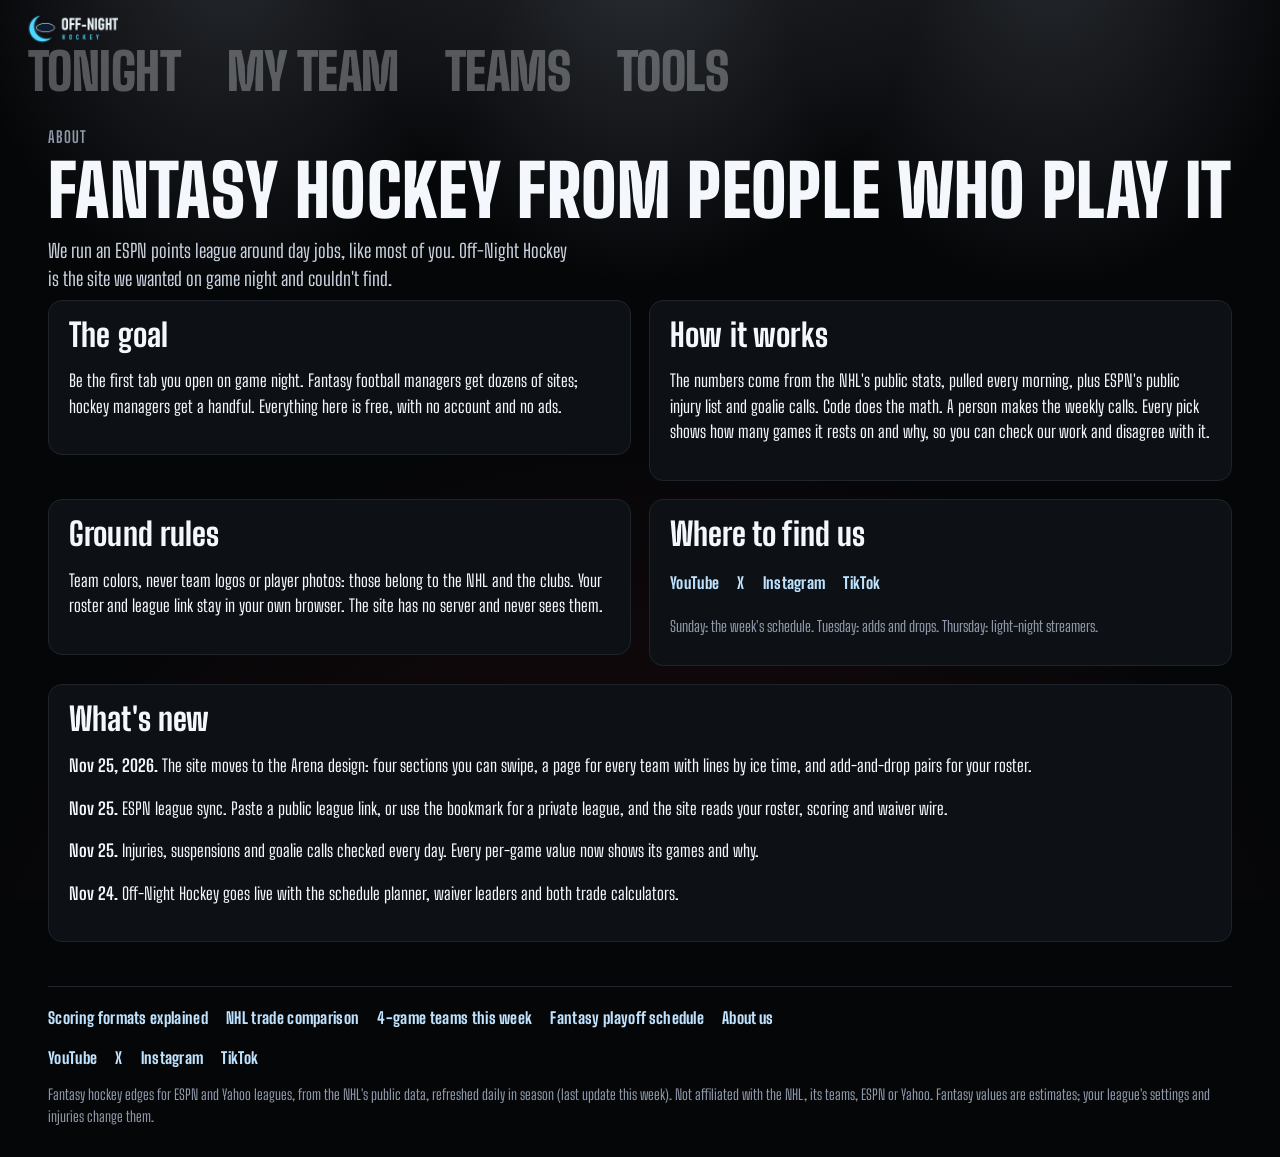
==== about.html @ 243dd8e6 "About page, trade table fixes, puck and hash fixes" ====
<!doctype html>
<html lang="en"><head><meta charset="utf-8"><meta name="viewport" content="width=device-width, initial-scale=1">
<title>About Off-Night Hockey: who we are and how the site works</title><meta name="description" content="Off-Night Hockey is free fantasy hockey help from people who play it: where the numbers come from, how picks are made, and what&#x27;s new.">
<meta property="og:title" content="About Off-Night Hockey: who we are and how the site works"><meta property="og:description" content="Off-Night Hockey is free fantasy hockey help from people who play it: where the numbers come from, how picks are made, and what&#x27;s new.">
<meta property="og:url" content="https://offnighthockey.github.io/about.html"><meta property="og:image" content="https://offnighthockey.github.io/og.jpg"><meta property="og:type" content="website">
<meta name="twitter:card" content="summary_large_image"><meta name="twitter:site" content="@OffNightHKY"><link rel="canonical" href="https://offnighthockey.github.io/about.html">
<script type="application/ld+json">{"@context": "https://schema.org", "@type": "Organization", "name": "Off-Night Hockey", "url": "https://offnighthockey.github.io/", "logo": "https://offnighthockey.github.io/logo.png", "sameAs": ["https://www.youtube.com/@OffNightHockey", "https://x.com/OffNightHKY", "https://www.instagram.com/offnighthky/", "https://www.tiktok.com/@offnighthockey00"]}</script>
<meta name="google-site-verification" content="2fv9aJlHGEzhI1LBypkRz-0BJGY0QKjJws0ZWl0tpJ4">
<link rel="icon" href="icon.png"><link rel="manifest" href="manifest.webmanifest"><meta name="theme-color" content="#0b1a2e">
<script>addEventListener('pagereveal',function(e){try{if(!e.viewTransition)return;var o=['index.html','team.html','schedule.html','waiver-wire.html','trade.html'],m={'nhl-trade.html':'trade.html','fantasy.html':'waiver-wire.html','nhl-4-game-teams-this-week.html':'schedule.html'},s=function(p){var f=p.split('/').pop()||'index.html';return o.indexOf(m[f]||f)},f=+sessionStorage.getItem('onh.from'),t=s(location.pathname);if(f>=0&&t>=0&&t<f)e.viewTransition.types.add('left')}catch(x){}})</script><script type="speculationrules">{"prerender":[{"source":"document","where":{"selector_matches":"nav a"},"eagerness":"moderate"}]}</script>
<link rel="apple-touch-icon" href="app-192.png"><meta name="apple-mobile-web-app-capable" content="yes"><link rel="preconnect" href="https://fonts.googleapis.com"><link rel="preconnect" href="https://fonts.gstatic.com" crossorigin><link rel="stylesheet" href="https://fonts.googleapis.com/css2?family=Big+Shoulders+Display:wght@700;800;900&family=Big+Shoulders+Text:wght@400;500;600;700&display=swap"><link rel="stylesheet" href="style.css?v=7ff555a2">
<script src="app.js?v=5bb6d41a" defer></script></head>
<body data-page="about" class="inner"><header class="ar-top"><a class="brand" href="index.html" aria-label="Off-Night Hockey home"><img src="logo.png" alt="Off-Night Hockey"></a></header>
<nav class="ar-words" aria-label="Sections"><a href="index.html#tonight" data-go="0">Tonight</a><a href="index.html#mine" data-go="1">My team</a><a href="index.html#teams" data-go="2">Teams</a><a href="index.html#tools" data-go="3">Tools</a><i class="ar-puck" aria-hidden="true"></i></nav>
<div class="wrap"><main>
<section class="hero"><p class="kicker">About</p><h1>Fantasy hockey from people who play it</h1>
<p class="lede">We run an ESPN points league around day jobs, like most of you. Off-Night Hockey is the site we wanted on game night and couldn't find.</p></section>
<div class="split even">
<section class="panel"><h2>The goal</h2><p>Be the first tab you open on game night. Fantasy football managers get dozens of sites; hockey managers get a handful.
Everything here is free, with no account and no ads.</p></section>
<section class="panel"><h2>How it works</h2><p>The numbers come from the NHL's public stats, pulled every morning, plus ESPN's public injury list and goalie calls.
Code does the math. A person makes the weekly calls. Every pick shows how many games it rests on and why, so you can check our work and disagree with it.</p></section>
<section class="panel"><h2>Ground rules</h2><p>Team colors, never team logos or player photos: those belong to the NHL and the clubs.
Your roster and league link stay in your own browser. The site has no server and never sees them.</p></section>
<section class="panel"><h2>Where to find us</h2><p class="social"><a href="https://www.youtube.com/@OffNightHockey" rel="me noopener" target="_blank">YouTube</a><a href="https://x.com/OffNightHKY" rel="me noopener" target="_blank">X</a><a href="https://www.instagram.com/offnighthky/" rel="me noopener" target="_blank">Instagram</a><a href="https://www.tiktok.com/@offnighthockey00" rel="me noopener" target="_blank">TikTok</a></p><p class="note">Sunday: the week's schedule. Tuesday: adds and drops. Thursday: light-night streamers.</p></section>
</div>
<section class="panel"><h2>What's new</h2>
<p><strong>Nov 25, 2026.</strong> The site moves to the Arena design: four sections you can swipe, a page for every team with lines by ice time, and add-and-drop pairs for your roster.</p>
<p><strong>Nov 25.</strong> ESPN league sync. Paste a public league link, or use the bookmark for a private league, and the site reads your roster, scoring and waiver wire.</p>
<p><strong>Nov 25.</strong> Injuries, suspensions and goalie calls checked every day. Every per-game value now shows its games and why.</p>
<p><strong>Nov 24.</strong> Off-Night Hockey goes live with the schedule planner, waiver leaders and both trade calculators.</p></section>
</main><footer class="site"><p class="foot-links"><a href="fantasy.html">Scoring formats explained</a><a href="nhl-trade.html">NHL trade comparison</a><a href="nhl-4-game-teams-this-week.html">4-game teams this week</a><a href="schedule.html">Fantasy playoff schedule</a><a href="about.html">About us</a></p><p class="social"><a href="https://www.youtube.com/@OffNightHockey" rel="me noopener" target="_blank">YouTube</a><a href="https://x.com/OffNightHKY" rel="me noopener" target="_blank">X</a><a href="https://www.instagram.com/offnighthky/" rel="me noopener" target="_blank">Instagram</a><a href="https://www.tiktok.com/@offnighthockey00" rel="me noopener" target="_blank">TikTok</a></p><p>Fantasy hockey edges for ESPN and Yahoo leagues, from the NHL's public data, refreshed daily in season (last update <span id="updated">this week</span>). Not affiliated with the NHL, its teams, ESPN or Yahoo. Fantasy values are estimates; your league's settings and injuries change them.</p></footer></div>
<div class="vt-rider" aria-hidden="true"><svg viewBox="0 0 150 110"><line x1="-70" y1="-90" x2="86" y2="90" stroke="#9fb3c6" stroke-width="8" stroke-linecap="round"/><line x1="-70" y1="-90" x2="-40" y2="-55" stroke="#1c2b3d" stroke-width="9" stroke-linecap="round"/><path d="M80 86 L116 86 Q121 86 121 81 L121 79 Q110 82 84 80 Z" fill="#eaf4fb"/><path d="M92 81 L92 86 M100 81 L100 86 M108 81 L108 86" stroke="#4fd8ff" stroke-width="2"/><ellipse cx="136" cy="86" rx="15" ry="6.5" fill="#05080d" stroke="rgba(234,244,251,.55)" stroke-width="1.2"/><ellipse cx="136" cy="83.5" rx="15" ry="5.5" fill="#121a24"/></svg></div></body></html>
---- style.css ----
/* Off-Night Hockey: the Arena (research 27). Jersey type, a spotlit black arena, giant headline tabs, cards that catch the light.
   Team colors come through as badges; amber is the scoreboard, cold blue marks light nights, red marks packed ones. */
:root {
  --ink: #f4f7fb; --dim: #8e98a8; --line: #1f242c; --edge: #2d3440; --card: #0d1015;
  --amber: #ffb400; --cold: #bfe3ff; --red: #ff3b3b; --green: #3ddc84;
  --ice: var(--ink); --ice-blue: var(--cold); --steel: var(--dim); --ice-dim: #c9d2de; --night0: #050608;
  --head: "Big Shoulders Display", "Arial Narrow", sans-serif; --body: "Big Shoulders Text", "Segoe UI", system-ui, sans-serif;
}
* { box-sizing: border-box; }
html { background: #050608; scroll-padding-top: 20px; }
body {
  margin: 0; color: var(--ink); font: 17px/1.5 var(--body); min-height: 100vh;
  background: radial-gradient(ellipse 30% 55% at 18% -6%, rgba(220,235,255,.15), transparent 70%), radial-gradient(ellipse 32% 58% at 50% -9%, rgba(220,235,255,.19), transparent 70%),
    radial-gradient(ellipse 30% 55% at 82% -6%, rgba(220,235,255,.15), transparent 70%), radial-gradient(circle at 50% 125%, rgba(255,59,59,.11), transparent 55%), #050608;
  background-attachment: fixed;
}
body::after { content: ""; position: fixed; left: 0; right: 0; bottom: 0; height: 24vh; pointer-events: none; z-index: -1; opacity: .32;
  background: radial-gradient(circle, rgba(255,255,255,.22) 1px, transparent 1.6px) 0 0 / 9px 9px; -webkit-mask: linear-gradient(transparent, #000); mask: linear-gradient(transparent, #000); }
a { color: var(--cold); }
a:focus-visible, button:focus-visible, input:focus-visible, select:focus-visible, summary:focus-visible { outline: 3px solid var(--amber); outline-offset: 3px; }
.wrap { max-width: 1240px; margin: 0 auto; padding: 0 28px; }
h1, h2, h3 { font-family: var(--head); font-weight: 800; line-height: 1.02; margin: 0 0 .4em; letter-spacing: .005em; }
h1 { font-size: clamp(38px, 5.6vw, 72px); font-weight: 900; text-transform: uppercase; }
h2 { font-size: clamp(24px, 2.6vw, 32px); }
h3 { font-size: 20px; }
.sub, .lede { color: var(--ice-dim); max-width: 66ch; margin: 0; } .lede { font-size: 19px; }
.note, .small { color: var(--dim); font-size: 15px; } .note { margin: 0 0 10px; }
.muted { color: var(--dim); }
.kicker { font: 700 16px var(--head); color: var(--dim); letter-spacing: .06em; text-transform: uppercase; margin: 0 0 8px; }

/* ---------- header and the headline words (they are the tabs on every page) ---------- */
.ar-top { display: flex; justify-content: space-between; align-items: center; gap: 16px; padding: 14px 28px 0; }
.ar-top img { height: 30px; display: block; }
.scoring { display: flex; gap: 8px; align-items: center; color: var(--dim); font-size: 14px; margin: 0; }
.scoring span { font: 700 14px var(--head); letter-spacing: .06em; text-transform: uppercase; }
.ar-words { position: relative; display: flex; gap: clamp(16px, 3.6vw, 52px); padding: 4px 28px 20px; overflow-x: auto; scrollbar-width: none; }
.ar-words::-webkit-scrollbar { display: none; }
.ar-words a { font: 900 clamp(40px, 7.4vw, 100px)/.95 var(--head); text-transform: uppercase; letter-spacing: -.01em; white-space: nowrap; color: var(--ink);
  text-decoration: none; opacity: .3; transition: opacity .2s, text-shadow .3s; }
.ar-words a:hover { opacity: .7; }
.ar-words a[aria-current] { opacity: 1; text-shadow: 0 0 44px rgba(191,227,255,.35); }
.inner .ar-words a { font-size: clamp(28px, 4vw, 52px); } .inner .ar-puck { transition: none; }
.ar-puck { position: absolute; left: 0; bottom: 6px; width: 28px; height: 12px; border-radius: 50%; background: #000; pointer-events: none;
  box-shadow: 0 0 0 2px rgba(244,247,251,.7), 0 0 24px rgba(191,227,255,.6); transition: transform .25s; }

/* ---------- home: four full-screen sections side by side ---------- */
body.home { height: 100vh; height: 100dvh; overflow: hidden; display: flex; flex-direction: column; }
.ar-track { flex: 1; min-height: 0; display: flex; overflow-x: auto; overflow-y: hidden; scroll-snap-type: x mandatory; scrollbar-width: none; overscroll-behavior-x: contain; }
.ar-track::-webkit-scrollbar { display: none; }
.ar-slide { flex: 0 0 100%; min-width: 0; scroll-snap-align: start; scroll-snap-stop: always; overflow-y: auto; overflow-x: hidden; padding: 4px 28px 60px; }
.ar-in { max-width: 1240px; }
.ar-slide .pagehead { margin-top: 0; }

/* ---------- cards that catch the light ---------- */
.spot, .panel { position: relative; background: radial-gradient(260px circle at var(--mx, -999px) var(--my, -999px), rgba(191,227,255,.12), transparent 70%), var(--card);
  border: 1px solid var(--line); border-radius: 14px; }
.spot { transition: transform .2s, border-color .2s; } .spot:hover { transform: translateY(-2px); border-color: #3a4250; }
button.spot, a.spot { font: inherit; color: inherit; text-align: left; cursor: pointer; text-decoration: none; }
.panel { padding: 18px 20px; margin: 0 0 18px; overflow: hidden; }
.panel-head { display: flex; justify-content: space-between; align-items: baseline; gap: 12px; flex-wrap: wrap; margin-bottom: 6px; } .panel-head h2 { margin: 0; }
.panel-head a { font: 700 16px var(--head); text-decoration: none; }
.panel.red { border-color: rgba(255,59,59,.5); }
.tb { display: inline-flex; align-items: center; justify-content: center; min-width: 40px; height: 26px; padding: 0 6px; border-radius: 6px; vertical-align: middle; flex: none;
  background: linear-gradient(135deg, var(--c1) 0 68%, var(--c2) 68% 100%); color: var(--fg); font: 800 14px/1 var(--head); letter-spacing: .05em; box-shadow: inset 0 0 0 1px rgba(255,255,255,.12); }
.tb.sm { min-width: 34px; height: 22px; font-size: 12px; } .tb.lg { min-width: 60px; height: 40px; font-size: 19px; border-radius: 9px; } .tb.xl { min-width: 100px; height: 68px; font-size: 32px; border-radius: 14px; }

/* ---------- Arena sections ---------- */
.ar-h { font: 900 clamp(28px, 3.6vw, 44px)/1.05 var(--head); margin: 4px 0 14px; } .ar-h em { font-style: normal; font-size: .58em; color: var(--dim); margin-left: 12px; font-weight: 700; }
.ar-h em.light { color: var(--cold); } .ar-h em.packed { color: var(--red); }
.ar-h3 { font: 800 21px var(--head); text-transform: uppercase; letter-spacing: .05em; color: var(--dim); margin: 28px 0 12px; }
.ar-h3 small { font: 500 14px var(--body); text-transform: none; letter-spacing: 0; margin-left: 8px; }
.ar-nights { display: grid; grid-template-columns: repeat(7, minmax(0, 1fr)); gap: 6px; margin-bottom: 18px; max-width: 760px; }
.ar-nights button { background: rgba(13,16,21,.7); border: 1px solid #252a33; border-radius: 10px; padding: 7px 2px; display: grid; justify-items: center; color: var(--dim); font: 600 14px var(--body); cursor: pointer; transition: border-color .15s, transform .1s; }
.ar-nights button:hover { border-color: #4a5260; } .ar-nights button:active { transform: scale(.96); }
.ar-nights b { font: 900 28px/1.05 var(--head); color: var(--ink); } .ar-nights small { font-size: 11.5px; }
.ar-nights .light b { color: var(--cold); } .ar-nights .packed b { color: var(--red); } .ar-nights .none { opacity: .45; }
.ar-nights button[aria-pressed=true] { border-color: var(--ink); background: rgba(255,255,255,.07); }
.ar-faceoffs { display: grid; grid-template-columns: repeat(auto-fill, minmax(170px, 1fr)); gap: 10px; }
.ar-fo { display: flex; align-items: center; justify-content: center; gap: 10px; padding: 14px; } .ar-fo span { color: var(--dim); font-size: 14px; }
.ar-cards { display: grid; grid-template-columns: repeat(auto-fill, minmax(280px, 1fr)); gap: 12px; }
.ar-card { display: grid; grid-template-columns: auto 1fr auto; gap: 6px 12px; align-items: center; padding: 16px 18px; }
.ar-card > b { font: 800 22px/1.05 var(--head); } .ar-card > small { grid-column: 1 / 3; color: var(--dim); font-size: 14px; }
.ar-card > strong { grid-column: 3; grid-row: 1 / 3; font: 900 32px/1 var(--head); color: var(--amber); text-align: right; }
.ar-card > strong i, .ar-swap strong i { display: block; font: 500 12px var(--body); color: var(--dim); font-style: normal; }
.ar-card > .spark { grid-column: 1 / 3; }
.ar-why { grid-column: 1 / -1; } .ar-why summary { cursor: pointer; font: 700 14px var(--head); color: var(--cold); letter-spacing: .04em; list-style: none; }
.ar-why summary::-webkit-details-marker { display: none; } .ar-why[open] summary { margin-bottom: 8px; }
.ar-best { display: grid; grid-template-columns: repeat(auto-fill, minmax(200px, 1fr)); gap: 10px; }
.ar-sched { display: grid; grid-template-columns: auto auto 1fr; align-items: center; gap: 10px; padding: 12px 14px; }
.ar-sched b { font: 900 30px/1 var(--head); color: var(--amber); } .ar-sched span { color: var(--dim); font-size: 14px; line-height: 1.25; }
.ar-sched.mine { border-color: var(--amber); }
.ar-more { display: flex; flex-wrap: wrap; gap: 18px; margin: 18px 0 0; } .ar-more a { font: 800 18px var(--head); text-decoration: none; }
.ar-quiet { color: var(--dim); }
.ar-swap { display: grid; grid-template-columns: 1fr auto 1fr; align-items: center; gap: 16px; padding: 18px 20px; margin-bottom: 12px; }
.ar-swap > div { display: grid; grid-template-columns: auto 1fr; gap: 4px 12px; align-items: center; }
.ar-swap em { grid-column: 1 / -1; font: 900 14px var(--head); letter-spacing: .1em; text-transform: uppercase; color: var(--green); font-style: normal; } .ar-swap em.red { color: var(--red); }
.ar-swap b { font: 800 24px var(--head); } .ar-swap .spark, .ar-swap .pill { grid-column: 2; justify-self: start; }
.ar-swap strong { font: 900 56px/1 var(--head); color: var(--green); text-align: center; } .ar-swap p { grid-column: 1 / -1; margin: 0; color: var(--dim); font-size: 15px; }
.ar-rack { display: flex; gap: 6px; overflow-x: auto; padding: 4px 2px 14px; scrollbar-width: thin; }
.ar-rack button { background: none; border: 0; padding: 3px; border-radius: 9px; opacity: .5; cursor: pointer; transition: opacity .15s, transform .15s; }
.ar-rack button:hover { opacity: 1; transform: translateY(-2px); } .ar-rack button[aria-pressed=true] { opacity: 1; box-shadow: 0 0 0 2px var(--ink); }
.ar-teamhead { display: flex; align-items: center; gap: 18px; margin: 6px 0 4px; }
.ar-teamhead h2 { font: 900 clamp(36px, 5vw, 64px)/1 var(--head); margin: 0; text-transform: uppercase; } .ar-teamhead p { margin: 4px 0 0; color: var(--dim); }
.ar-note { color: var(--dim); font-size: 14.5px; margin: 6px 0 14px; max-width: 80ch; }
.ar-line { display: grid; grid-template-columns: 74px repeat(3, minmax(0, 1fr)); gap: 10px; margin-bottom: 10px; }
.ar-line.d { grid-template-columns: 74px repeat(2, minmax(0, 1fr)); max-width: 860px; }
.ar-line > span { align-self: center; font: 800 16px var(--head); color: var(--dim); text-transform: uppercase; letter-spacing: .04em; }
.ar-jersey { display: grid; grid-template-columns: auto 1fr; grid-template-rows: auto auto; column-gap: 12px; padding: 12px 14px; }
.ar-jersey > b { grid-row: 1 / 3; font: 900 44px/1 var(--head); color: transparent; -webkit-text-stroke: 1.5px var(--ink); min-width: 54px; }
.ar-jersey > span { font: 800 20px/1.1 var(--head); align-self: end; } .ar-jersey > small { color: var(--dim); font-size: 13.5px; }
.ar-cols { display: grid; grid-template-columns: 1fr 1fr; gap: 30px; } .ar-row { margin: 0 0 7px; font-size: 17px; } .ar-row small { color: var(--dim); margin-left: 8px; }
.ar-tools { display: grid; grid-template-columns: repeat(auto-fill, minmax(260px, 1fr)); gap: 12px; }
.ar-tool { display: grid; align-content: start; gap: 6px; padding: 20px; min-height: 130px; } .ar-tool b { font: 900 28px/1 var(--head); text-transform: uppercase; color: var(--ink); } .ar-tool span { color: var(--dim); }
.moves:empty { display: none; }

/* ---------- page heads, segmented switches, the night tiles ---------- */
.pagehead { display: flex; justify-content: space-between; align-items: flex-end; gap: 16px; flex-wrap: wrap; margin: 8px 0 16px; } .pagehead h1 { margin: 0 0 6px; }
.hero { padding: 10px 0 6px; } .hero h1 { margin-bottom: 10px; }
.seg { display: inline-flex; border: 1px solid var(--edge); border-radius: 999px; padding: 3px; background: rgba(13,16,21,.8); flex-wrap: wrap; }
.seg button { font: 700 16px/1 var(--head); letter-spacing: .03em; color: var(--dim); background: transparent; border: 0; border-radius: 999px; padding: 9px 16px; cursor: pointer; transition: color .15s, background .2s; }
.seg button:hover { color: var(--ink); }
.seg button[aria-pressed="true"], .seg button[aria-selected="true"] { color: #050608; background: var(--ink); }
.tabs-row { margin: 0 0 14px; }
.board { display: grid; grid-template-columns: repeat(7, minmax(0, 1fr)); gap: 8px; margin: 0 0 18px; }
.tile { font: inherit; color: var(--dim); background: rgba(13,16,21,.75); border: 1px solid #252a33; border-radius: 12px; padding: 10px 4px 9px; display: flex; flex-direction: column; align-items: center; gap: 1px; text-align: center; position: relative; }
button.tile { cursor: pointer; transition: border-color .15s, transform .1s; } button.tile:hover { border-color: #4a5260; } button.tile:active { transform: scale(.97); }
.tile .dn { font: 800 18px/1.1 var(--head); color: var(--ink); } .tile .dd, .tile .dl { font-size: 12px; }
.tile b { font: 900 34px/1.05 var(--head); color: var(--ink); margin: 3px 0 1px; }
.tile.light { border-color: rgba(191,227,255,.45); } .tile.light b, .tile.light .dl { color: var(--cold); }
.tile.packed b { color: var(--red); } .tile.none { opacity: .45; }
.tile.today .dn::after { content: ""; display: inline-block; width: 6px; height: 6px; border-radius: 50%; background: var(--amber); margin-left: 5px; vertical-align: middle; }
.tile[aria-pressed="true"] { border-color: var(--ink); background: rgba(255,255,255,.07); }

/* ---------- layout ---------- */
.split { display: grid; grid-template-columns: minmax(0, 1.65fr) minmax(280px, 1fr); gap: 18px; align-items: start; margin-bottom: 18px; }
.split.even { grid-template-columns: minmax(0, 1fr) minmax(0, 1fr); } .split.team { grid-template-columns: minmax(270px, 330px) minmax(0, 1fr); }
.split > .panel { margin: 0; } .stack { display: grid; gap: 18px; } .stack > .panel { margin: 0; }
.grid2 { display: grid; grid-template-columns: repeat(auto-fit, minmax(300px, 1fr)); gap: 18px; }
.controls { display: grid; grid-template-columns: repeat(auto-fit, minmax(190px, 1fr)); gap: 12px; margin: 0 0 14px; } .controls label { margin-top: 0; }
.sweepable.sweep::after { content: ""; position: absolute; inset: 0; pointer-events: none; background: linear-gradient(100deg, transparent 30%, rgba(220,240,255,.14) 48%, rgba(220,240,255,.04) 56%, transparent 70%); animation: sweep .5s ease-out forwards; }
@keyframes sweep { from { transform: translateX(-100%); } to { transform: translateX(100%); } }

/* ---------- numbers, pills, tables, evidence ---------- */
.led { font-family: var(--head); font-weight: 900; color: var(--amber); font-variant-numeric: tabular-nums; }
.pill { display: inline-block; font: 800 12px/1 var(--head); letter-spacing: .05em; padding: 3px 7px; border-radius: 999px; border: 1.5px solid var(--cold); color: var(--cold); vertical-align: middle; margin-left: 6px; }
.pill.two, .pill.out { border-color: var(--red); color: var(--red); } .pill.amber { border-color: var(--amber); color: var(--amber); }
.chips { display: flex; flex-wrap: wrap; gap: 6px; } .chip { font: 700 14px/1 var(--head); color: var(--ice-dim); border: 1px solid var(--edge); border-radius: 8px; padding: 5px 8px; } .chip.mine { border-color: var(--amber); color: var(--amber); }
.scroll { overflow-x: auto; }
table { border-collapse: collapse; width: 100%; font-variant-numeric: tabular-nums; }
th { font: 700 14px/1.2 var(--head); letter-spacing: .04em; text-transform: uppercase; color: var(--dim); text-align: left; padding: 8px 10px; border-bottom: 1px solid var(--edge); white-space: nowrap; }
td { padding: 9px 10px; border-bottom: 1px solid var(--line); font-size: 16px; }
td.num, th.num { text-align: right; } .num.warn { color: var(--red); }
.meta { color: var(--dim); font-size: 13.5px; margin-left: 6px; } td .meta { white-space: nowrap; }
table.ev td.num .meta { display: block; margin-left: 0; font-size: 12px; }
tr.mine td:first-child, tr.mine th { box-shadow: inset 3px 0 0 var(--amber); }
.more { font: 800 16px/1 var(--head); color: var(--cold); background: none; border: 0; padding: 12px 0 0; cursor: pointer; }
.spark { display: inline-flex; align-items: flex-end; gap: 3px; height: 26px; vertical-align: middle; }
.spark i { display: block; width: 7px; border-radius: 2px 2px 0 0; background: rgba(142,152,168,.4); } .spark i.hi { background: var(--amber); box-shadow: 0 0 6px rgba(255,180,0,.45); }
.why { font: 700 13px/1 var(--head); color: var(--cold); background: none; border: 1px solid var(--edge); border-radius: 999px; padding: 4px 9px; margin-left: 6px; cursor: pointer; vertical-align: middle; }
.why[aria-expanded="true"] { background: rgba(191,227,255,.1); }
tr.detail td { background: rgba(5,6,8,.6); border-bottom: 1px solid var(--edge); }
.whybox p { margin: 0 0 8px; font-size: 15px; line-height: 1.5; color: var(--ice-dim); max-width: 80ch; } .whybox p strong { color: var(--ink); }
.alert { border-left: 4px solid var(--amber); background: rgba(255,180,0,.08); padding: 10px 14px; border-radius: 0 10px 10px 0; margin: 0 0 12px; }
.matchup { margin: 0 0 12px; padding-bottom: 12px; border-bottom: 1px solid var(--line); }
.matchup span { display: block; font: 700 15px var(--head); color: var(--dim); letter-spacing: .04em; text-transform: uppercase; } .matchup .led { font-size: 34px; }
.big-line { font: 800 24px/1.25 var(--head); margin: 0 0 6px; } .big-line .led { font-size: 34px; }

/* ---------- forms ---------- */
label { font: 700 14px/1.2 var(--head); letter-spacing: .05em; text-transform: uppercase; color: var(--dim); display: block; margin: 14px 0 6px; }
input, select { width: 100%; font: 500 16px var(--body); color: var(--ink); background: #0a0c10; border: 1px solid var(--edge); border-radius: 10px; padding: 10px 12px; }
.scoring select { width: auto; padding: 7px 10px; }
input.games { width: 72px; padding: 6px 8px; text-align: right; }
.tabs { display: flex; flex-wrap: wrap; gap: 8px; margin: 10px 0 16px; }
.tabs button, .btn { font: 800 16px/1 var(--head); letter-spacing: .04em; text-transform: uppercase; color: var(--ink); background: transparent; border: 1.5px solid var(--edge); border-radius: 999px; padding: 10px 16px; cursor: pointer; text-decoration: none; display: inline-block; transition: border-color .15s, transform .1s; }
.tabs button:hover, .btn:hover { border-color: var(--ink); } .tabs button:active, .btn:active { transform: scale(.97); }
.tabs button[aria-pressed="true"], .btn.primary { color: #050608; background: var(--ink); border-color: var(--ink); }
.x { background: none; border: 0; color: var(--dim); font-size: 20px; line-height: 1; cursor: pointer; padding: 2px 6px; border-radius: 6px; } .x:hover { color: var(--red); background: rgba(255,59,59,.1); }
form.inline { display: flex; gap: 8px; margin: 6px 0 8px; } form.inline input { flex: 1; min-width: 0; } form.inline .btn { white-space: nowrap; }
details.private { margin-top: 10px; } details.private summary { cursor: pointer; color: var(--cold); font: 700 15px var(--head); }
details.private ol { padding-left: 18px; } .btn.bm { cursor: grab; border-color: var(--amber); color: var(--amber); padding: 6px 10px; }

/* ---------- My team ---------- */
.roster { list-style: none; margin: 10px 0 0; padding: 0; max-height: 420px; overflow-y: auto; scrollbar-width: thin; }
.roster li { display: flex; align-items: center; justify-content: space-between; gap: 8px; padding: 7px 0; border-bottom: 1px solid var(--line); } .roster li span { font-size: 16px; }
.roster .pos { color: var(--dim); font-size: 13px; margin-left: 6px; }
.slotedit { display: grid; grid-template-columns: repeat(4, 1fr); gap: 8px; margin-top: 8px; } .slotedit label { margin: 0 0 4px; } .slotedit input { padding: 6px 8px; }
.connect { margin-top: 18px; padding-top: 14px; border-top: 1px solid var(--line); } .connect h3 { color: var(--ink); }
.empty { padding: 6px 0; } .empty .btn { margin-top: 8px; }
.lineup { display: grid; grid-template-columns: repeat(auto-fit, minmax(220px, 1fr)); gap: 16px; } .lineup h3 { margin-bottom: 6px; color: var(--dim); font-size: 17px; text-transform: uppercase; letter-spacing: .04em; }
.lineup ul { list-style: none; margin: 0; padding: 0; } .lineup li { padding: 5px 0; border-bottom: 1px solid var(--line); font-size: 16px; }
.lineup li .led, .lineup li .pill { float: right; margin-left: 8px; }

/* ---------- week grids ---------- */
.wk-grid { table-layout: fixed; min-width: 820px; } .wk-grid th { text-transform: none; }
.wk-grid thead th:first-child, .wk-grid tbody th { width: 70px; } .wk-grid thead th.num { width: 74px; white-space: normal; }
.wk-grid th.day { text-align: center; vertical-align: bottom; padding: 8px 4px; } .wk-grid th.day span { display: block; }
.wk-grid .dn { font: 800 18px/1.1 var(--head); color: var(--ink); } .wk-grid .dd { font-size: 12px; color: var(--dim); } .wk-grid .dc { font-size: 12px; color: var(--ice-dim); margin-top: 3px; }
.wk-grid .dk { font: 800 11px/1.2 var(--head); letter-spacing: .04em; text-transform: uppercase; } .wk-grid th.light .dk { color: var(--cold); } .wk-grid th.packed .dk, .wk-grid th.packed .dc { color: var(--red); }
.wk-grid th.light, .wk-grid td.light { background: rgba(191,227,255,.07); }
.wk-grid tbody th { font: 800 17px/1 var(--head); color: var(--ink); text-align: left; } .wk-grid tbody th .pill { display: block; width: max-content; margin: 3px 0 0; }
.wk-grid td.g { text-align: center; white-space: nowrap; font-size: 15px; } .wk-grid td.g:empty::before { content: "\2013"; color: #2d3440; }
.wk-grid td.g.b2b::after { content: "*"; color: var(--amber); margin-left: 1px; }
.wk-grid thead th:first-child, .wk-grid tbody th { position: sticky; left: 0; z-index: 1; background: #0d1015; }
.sched td.dot { text-align: center; } .dot i { display: inline-block; width: 14px; height: 14px; border-radius: 50%; background: var(--ink); }

/* ---------- trade pages, folds, sheets, footer ---------- */
.side h3 { display: flex; justify-content: space-between; align-items: baseline; } .side .total { font-size: 38px; }
.side td, .side th { padding-left: 6px; padding-right: 6px; } .side input.games { width: 60px; padding: 6px; } .side td:first-child { min-width: 150px; }
.verdict { text-align: center; font: 900 clamp(30px, 4.4vw, 48px)/1.05 var(--head); text-transform: uppercase; margin: 8px 0; } .verdict.fair { color: var(--amber); } .verdict.win { color: var(--green); }
.weights { display: grid; grid-template-columns: repeat(auto-fit, minmax(90px, 1fr)); gap: 10px; }
details.fold > summary { font: 800 22px/1.2 var(--head); text-transform: uppercase; letter-spacing: .03em; cursor: pointer; list-style: none; display: flex; justify-content: space-between; align-items: center; }
details.fold > summary::-webkit-details-marker { display: none; } details.fold > summary::after { content: "+"; font: 700 26px/1 var(--body); color: var(--cold); }
details.fold[open] > summary::after { content: "\2212"; } details.fold[open] > summary { margin-bottom: 12px; }
.standings { display: grid; grid-template-columns: repeat(auto-fit, minmax(240px, 1fr)); gap: 18px; } .standings h3 { font-size: 18px; color: var(--dim); }
.sheets { display: grid; grid-auto-flow: column; grid-auto-columns: minmax(210px, 1fr); gap: 14px; overflow-x: auto; padding-bottom: 6px; }
.sheets img { width: 100%; height: auto; border-radius: 12px; border: 1px solid var(--line); display: block; } .sheets figure { margin: 0; } .sheets figcaption { font-size: 13px; color: var(--dim); }
footer.site { margin: 44px 0 30px; color: var(--dim); font-size: 14.5px; border-top: 1px solid var(--line); padding-top: 16px; } footer.site p { margin: 0 0 10px; }
.foot-links a, .social a { margin-right: 18px; font: 800 16px/1.9 var(--head); text-decoration: none; display: inline-block; letter-spacing: .02em; }

/* ---------- page transition: one stick-and-puck swipe between pages (view transitions) ---------- */
@view-transition { navigation: auto; }
:root { --swipe: 1000ms; --swipe-ease: cubic-bezier(.45, .05, .2, 1); }
.vt-rider { position: fixed; left: -260px; top: 0; width: 260px; height: 100vh; view-transition-name: rider; pointer-events: none; z-index: -1; }
.vt-rider::before { content: ""; position: absolute; right: 0; top: 0; bottom: 0; width: 3px; background: linear-gradient(180deg, transparent, rgba(220,240,255,.8) 25%, rgba(220,240,255,.8) 75%, transparent); box-shadow: 0 0 26px 6px rgba(191,227,255,.4); }
.vt-rider::after { content: ""; position: absolute; right: 44px; top: calc(50% + 50px); width: 340px; height: 5px; border-radius: 3px; background: linear-gradient(90deg, transparent, rgba(220,240,255,.5)); }
.vt-rider svg { position: absolute; right: 0; top: calc(50% - 92px); width: 250px; height: 184px; overflow: visible; filter: drop-shadow(0 8px 12px rgba(0,0,0,.55)); }
::view-transition-group(root), ::view-transition-old(rider) { animation: none; }
::view-transition-old(root) { animation: var(--swipe) var(--swipe-ease) both swipe-old; }
::view-transition-new(root) { animation: var(--swipe) var(--swipe-ease) both swipe-new; }
::view-transition-group(rider) { animation: var(--swipe) var(--swipe-ease) both swipe-ride; }
::view-transition-new(rider) { animation: none; }
@keyframes swipe-new { from { clip-path: inset(0 100% 0 0); } 88%, to { clip-path: inset(0 0 0 0); } }
@keyframes swipe-old { to { filter: brightness(.55); } }
@keyframes swipe-ride { from { transform: translateX(0); } 88% { transform: translateX(100vw); } to { transform: translateX(calc(100vw + 260px)); } }
html:active-view-transition-type(left)::view-transition-new(root) { animation-name: swipe-new-left; }
html:active-view-transition-type(left)::view-transition-group(rider) { animation-name: swipe-ride-left; }
@keyframes swipe-new-left { from { clip-path: inset(0 0 0 100%); } 88%, to { clip-path: inset(0 0 0 0); } }
@keyframes swipe-ride-left { from { transform: translateX(calc(100vw + 260px)) scaleX(-1); } 88% { transform: translateX(260px) scaleX(-1); } to { transform: translateX(0) scaleX(-1); } }
@media (prefers-reduced-motion: reduce) { @view-transition { navigation: none; } .sweepable.sweep::after { display: none; } .spot:hover { transform: none; } .ar-puck { transition: none; } }

/* ---------- phones ---------- */
@media (max-width: 860px) {
  .split, .split.even, .split.team { grid-template-columns: minmax(0, 1fr); } .ar-cols { grid-template-columns: 1fr; }
  .ar-line, .ar-line.d { grid-template-columns: 1fr 1fr; } .ar-line > span { grid-column: 1 / -1; }
  .ar-swap { grid-template-columns: 1fr; } .ar-swap strong { text-align: left; }
}
@media (max-width: 600px) {
  .ar-top { padding: 10px 16px 0; } .scoring span { display: none; } .scoring select { max-width: 170px; }
  .ar-words { padding: 2px 16px 14px; gap: 14px; } .ar-words a { font-size: clamp(30px, 9.6vw, 100px); } .inner .ar-words a { font-size: 26px; }
  .wrap, .ar-slide { padding-left: 16px; padding-right: 16px; }
  .ar-faceoffs { grid-template-columns: repeat(auto-fill, minmax(140px, 1fr)); gap: 8px; } .ar-fo { padding: 9px 6px; gap: 6px; } .ar-fo .tb.lg { min-width: 50px; height: 32px; font-size: 16px; } .ar-cards { grid-template-columns: 1fr; }
  .ar-line, .ar-line.d { grid-template-columns: 1fr; } .ar-jersey > b { font-size: 36px; min-width: 44px; }
  .seg { display: flex; flex-wrap: nowrap; overflow-x: auto; scrollbar-width: none; max-width: 100%; } .seg button { flex: 1 0 auto; white-space: nowrap; font-size: 15px; padding: 9px 10px; }
  .board { gap: 4px; } .tile { padding: 7px 0 6px; border-radius: 10px; } .tile .dn { font-size: 15px; } .tile .dd, .tile .dl { font-size: 10.5px; } .tile b { font-size: 24px; }
  .ar-nights { gap: 4px; } .ar-nights b { font-size: 22px; } .ar-nights small { font-size: 10px; }
  td { font-size: 15px; padding: 7px 6px; } th { padding: 6px; } td .meta { display: block; margin-left: 0; } .why { margin: 4px 0 0; }
  .vt-rider svg { width: 170px; height: 125px; top: calc(50% - 62px); } .vt-rider::after { width: 220px; right: 30px; top: calc(50% + 34px); }
}
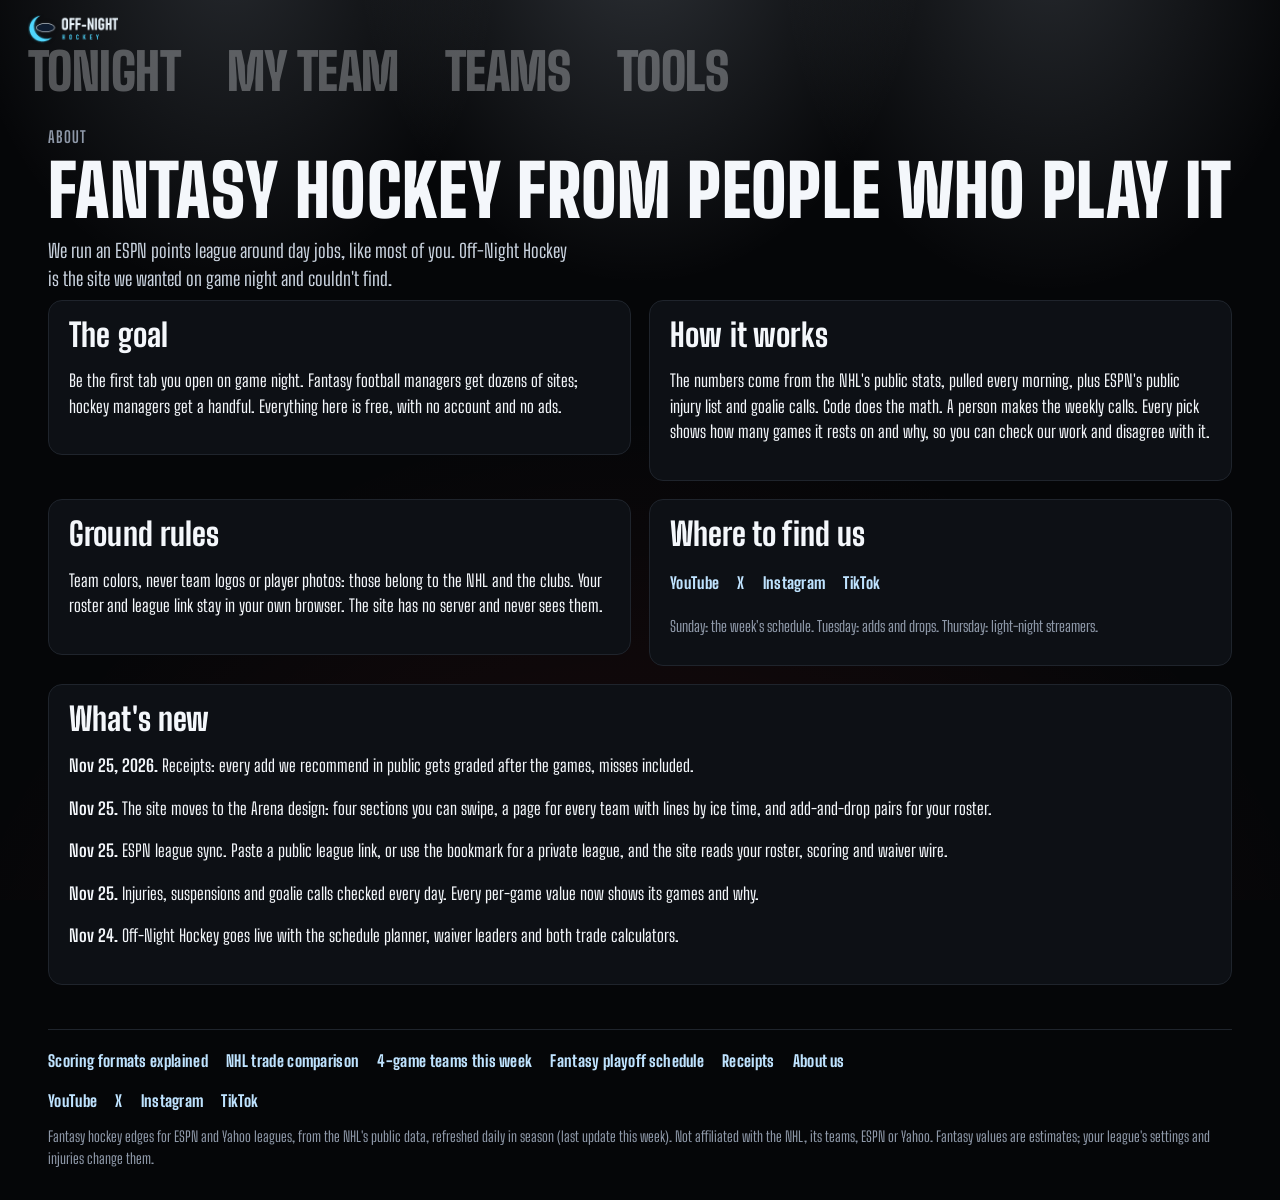
==== commit 4816bd13: "Receipts page: every public call graded" ====
--- a/about.html
+++ b/about.html
@@ -8,8 +8,8 @@
 <meta name="google-site-verification" content="2fv9aJlHGEzhI1LBypkRz-0BJGY0QKjJws0ZWl0tpJ4">
 <link rel="icon" href="icon.png"><link rel="manifest" href="manifest.webmanifest"><meta name="theme-color" content="#0b1a2e">
 <script>addEventListener('pagereveal',function(e){try{if(!e.viewTransition)return;var o=['index.html','team.html','schedule.html','waiver-wire.html','trade.html'],m={'nhl-trade.html':'trade.html','fantasy.html':'waiver-wire.html','nhl-4-game-teams-this-week.html':'schedule.html'},s=function(p){var f=p.split('/').pop()||'index.html';return o.indexOf(m[f]||f)},f=+sessionStorage.getItem('onh.from'),t=s(location.pathname);if(f>=0&&t>=0&&t<f)e.viewTransition.types.add('left')}catch(x){}})</script><script type="speculationrules">{"prerender":[{"source":"document","where":{"selector_matches":"nav a"},"eagerness":"moderate"}]}</script>
-<link rel="apple-touch-icon" href="app-192.png"><meta name="apple-mobile-web-app-capable" content="yes"><link rel="preconnect" href="https://fonts.googleapis.com"><link rel="preconnect" href="https://fonts.gstatic.com" crossorigin><link rel="stylesheet" href="https://fonts.googleapis.com/css2?family=Big+Shoulders+Display:wght@700;800;900&family=Big+Shoulders+Text:wght@400;500;600;700&display=swap"><link rel="stylesheet" href="style.css?v=7ff555a2">
-<script src="app.js?v=5bb6d41a" defer></script></head>
+<link rel="apple-touch-icon" href="app-192.png"><meta name="apple-mobile-web-app-capable" content="yes"><link rel="preconnect" href="https://fonts.googleapis.com"><link rel="preconnect" href="https://fonts.gstatic.com" crossorigin><link rel="stylesheet" href="https://fonts.googleapis.com/css2?family=Big+Shoulders+Display:wght@700;800;900&family=Big+Shoulders+Text:wght@400;500;600;700&display=swap"><link rel="stylesheet" href="style.css?v=8016f56f">
+<script src="app.js?v=b86eaa09" defer></script></head>
 <body data-page="about" class="inner"><header class="ar-top"><a class="brand" href="index.html" aria-label="Off-Night Hockey home"><img src="logo.png" alt="Off-Night Hockey"></a></header>
 <nav class="ar-words" aria-label="Sections"><a href="index.html#tonight" data-go="0">Tonight</a><a href="index.html#mine" data-go="1">My team</a><a href="index.html#teams" data-go="2">Teams</a><a href="index.html#tools" data-go="3">Tools</a><i class="ar-puck" aria-hidden="true"></i></nav>
 <div class="wrap"><main>
@@ -25,9 +25,10 @@
 <section class="panel"><h2>Where to find us</h2><p class="social"><a href="https://www.youtube.com/@OffNightHockey" rel="me noopener" target="_blank">YouTube</a><a href="https://x.com/OffNightHKY" rel="me noopener" target="_blank">X</a><a href="https://www.instagram.com/offnighthky/" rel="me noopener" target="_blank">Instagram</a><a href="https://www.tiktok.com/@offnighthockey00" rel="me noopener" target="_blank">TikTok</a></p><p class="note">Sunday: the week's schedule. Tuesday: adds and drops. Thursday: light-night streamers.</p></section>
 </div>
 <section class="panel"><h2>What's new</h2>
-<p><strong>Nov 25, 2026.</strong> The site moves to the Arena design: four sections you can swipe, a page for every team with lines by ice time, and add-and-drop pairs for your roster.</p>
+<p><strong>Nov 25, 2026.</strong> Receipts: every add we recommend in public gets graded after the games, misses included.</p>
+<p><strong>Nov 25.</strong> The site moves to the Arena design: four sections you can swipe, a page for every team with lines by ice time, and add-and-drop pairs for your roster.</p>
 <p><strong>Nov 25.</strong> ESPN league sync. Paste a public league link, or use the bookmark for a private league, and the site reads your roster, scoring and waiver wire.</p>
 <p><strong>Nov 25.</strong> Injuries, suspensions and goalie calls checked every day. Every per-game value now shows its games and why.</p>
 <p><strong>Nov 24.</strong> Off-Night Hockey goes live with the schedule planner, waiver leaders and both trade calculators.</p></section>
-</main><footer class="site"><p class="foot-links"><a href="fantasy.html">Scoring formats explained</a><a href="nhl-trade.html">NHL trade comparison</a><a href="nhl-4-game-teams-this-week.html">4-game teams this week</a><a href="schedule.html">Fantasy playoff schedule</a><a href="about.html">About us</a></p><p class="social"><a href="https://www.youtube.com/@OffNightHockey" rel="me noopener" target="_blank">YouTube</a><a href="https://x.com/OffNightHKY" rel="me noopener" target="_blank">X</a><a href="https://www.instagram.com/offnighthky/" rel="me noopener" target="_blank">Instagram</a><a href="https://www.tiktok.com/@offnighthockey00" rel="me noopener" target="_blank">TikTok</a></p><p>Fantasy hockey edges for ESPN and Yahoo leagues, from the NHL's public data, refreshed daily in season (last update <span id="updated">this week</span>). Not affiliated with the NHL, its teams, ESPN or Yahoo. Fantasy values are estimates; your league's settings and injuries change them.</p></footer></div>
+</main><footer class="site"><p class="foot-links"><a href="fantasy.html">Scoring formats explained</a><a href="nhl-trade.html">NHL trade comparison</a><a href="nhl-4-game-teams-this-week.html">4-game teams this week</a><a href="schedule.html">Fantasy playoff schedule</a><a href="receipts.html">Receipts</a><a href="about.html">About us</a></p><p class="social"><a href="https://www.youtube.com/@OffNightHockey" rel="me noopener" target="_blank">YouTube</a><a href="https://x.com/OffNightHKY" rel="me noopener" target="_blank">X</a><a href="https://www.instagram.com/offnighthky/" rel="me noopener" target="_blank">Instagram</a><a href="https://www.tiktok.com/@offnighthockey00" rel="me noopener" target="_blank">TikTok</a></p><p>Fantasy hockey edges for ESPN and Yahoo leagues, from the NHL's public data, refreshed daily in season (last update <span id="updated">this week</span>). Not affiliated with the NHL, its teams, ESPN or Yahoo. Fantasy values are estimates; your league's settings and injuries change them.</p></footer></div>
 <div class="vt-rider" aria-hidden="true"><svg viewBox="0 0 150 110"><line x1="-70" y1="-90" x2="86" y2="90" stroke="#9fb3c6" stroke-width="8" stroke-linecap="round"/><line x1="-70" y1="-90" x2="-40" y2="-55" stroke="#1c2b3d" stroke-width="9" stroke-linecap="round"/><path d="M80 86 L116 86 Q121 86 121 81 L121 79 Q110 82 84 80 Z" fill="#eaf4fb"/><path d="M92 81 L92 86 M100 81 L100 86 M108 81 L108 86" stroke="#4fd8ff" stroke-width="2"/><ellipse cx="136" cy="86" rx="15" ry="6.5" fill="#05080d" stroke="rgba(234,244,251,.55)" stroke-width="1.2"/><ellipse cx="136" cy="83.5" rx="15" ry="5.5" fill="#121a24"/></svg></div></body></html>
--- a/style.css
+++ b/style.css
@@ -254,5 +254,8 @@
   .board { gap: 4px; } .tile { padding: 7px 0 6px; border-radius: 10px; } .tile .dn { font-size: 15px; } .tile .dd, .tile .dl { font-size: 10.5px; } .tile b { font-size: 24px; }
   .ar-nights { gap: 4px; } .ar-nights b { font-size: 22px; } .ar-nights small { font-size: 10px; }
   td { font-size: 15px; padding: 7px 6px; } th { padding: 6px; } td .meta { display: block; margin-left: 0; } .why { margin: 4px 0 0; }
+  table.rc thead { display: none; } table.rc tr { display: grid; grid-template-columns: 1fr auto; grid-template-areas: "when when" "who verdict" "call call" "what what"; gap: 3px 10px; padding: 12px 0; border-bottom: 1px solid var(--line); }
+  table.rc td { border: 0; padding: 0; } table.rc td:nth-child(1) { grid-area: when; color: var(--dim); font-size: 13px; } table.rc td:nth-child(2) { grid-area: who; } table.rc td:nth-child(3) { grid-area: call; }
+  table.rc td:nth-child(4) { grid-area: what; text-align: left; } table.rc td:nth-child(5) { grid-area: verdict; align-self: center; }
   .vt-rider svg { width: 170px; height: 125px; top: calc(50% - 62px); } .vt-rider::after { width: 220px; right: 30px; top: calc(50% + 34px); }
 }
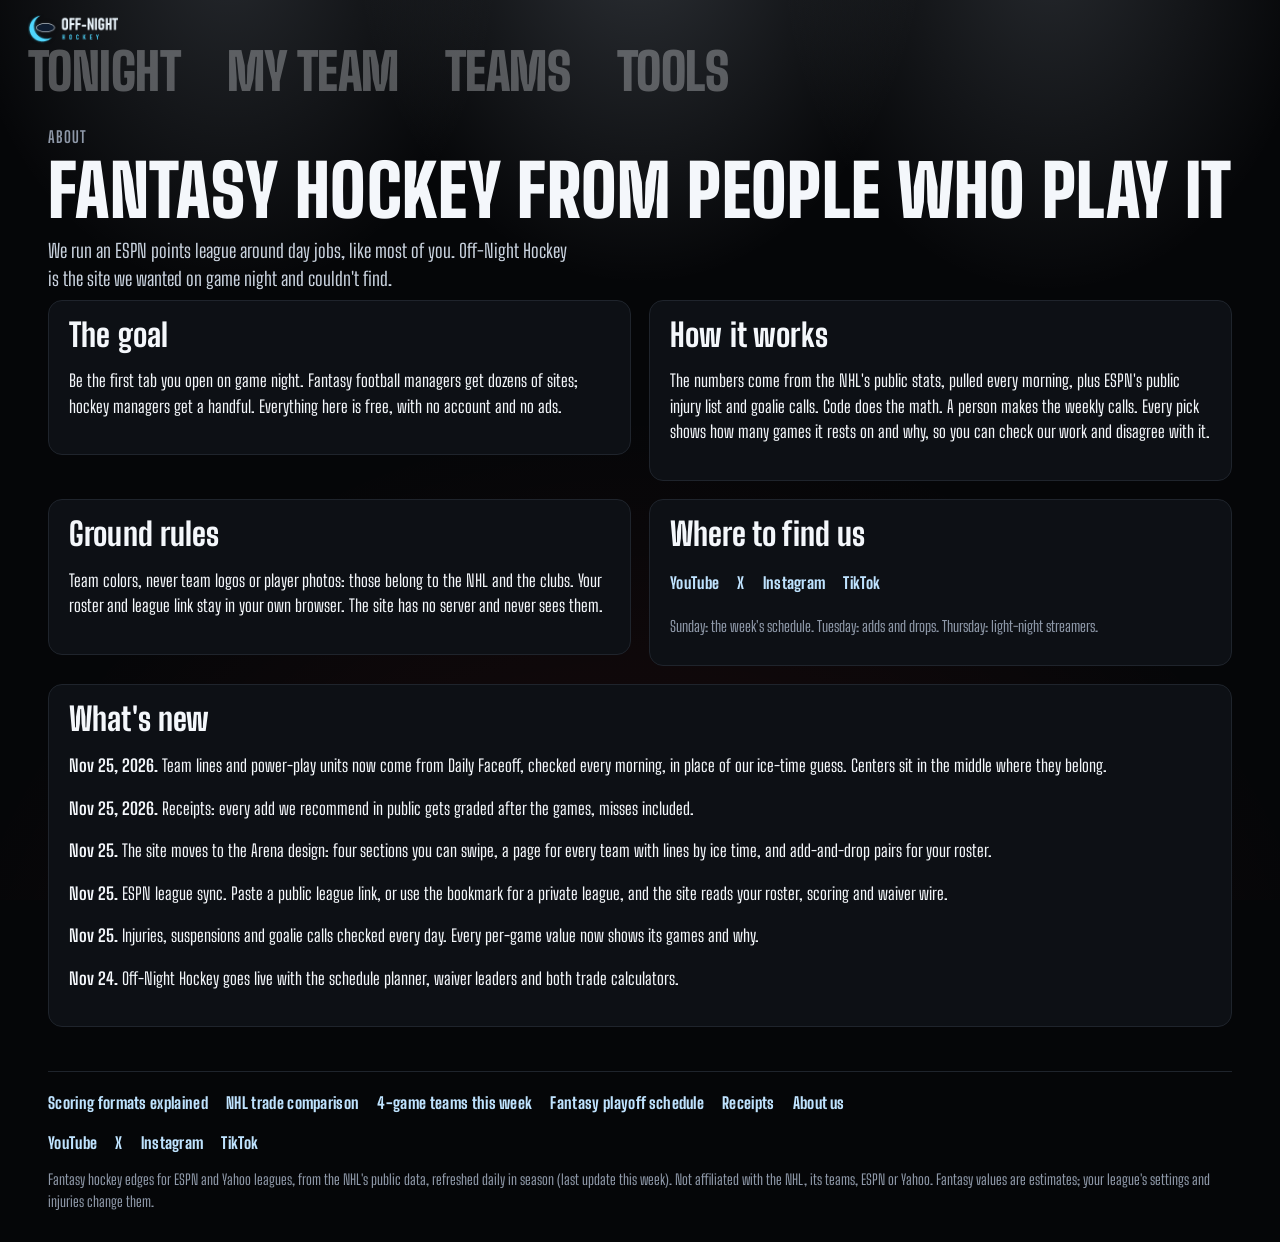
==== commit 7c512647: "Team lines from Daily Faceoff" ====
--- a/about.html
+++ b/about.html
@@ -9,7 +9,7 @@
 <link rel="icon" href="icon.png"><link rel="manifest" href="manifest.webmanifest"><meta name="theme-color" content="#0b1a2e">
 <script>addEventListener('pagereveal',function(e){try{if(!e.viewTransition)return;var o=['index.html','team.html','schedule.html','waiver-wire.html','trade.html'],m={'nhl-trade.html':'trade.html','fantasy.html':'waiver-wire.html','nhl-4-game-teams-this-week.html':'schedule.html'},s=function(p){var f=p.split('/').pop()||'index.html';return o.indexOf(m[f]||f)},f=+sessionStorage.getItem('onh.from'),t=s(location.pathname);if(f>=0&&t>=0&&t<f)e.viewTransition.types.add('left')}catch(x){}})</script><script type="speculationrules">{"prerender":[{"source":"document","where":{"selector_matches":"nav a"},"eagerness":"moderate"}]}</script>
 <link rel="apple-touch-icon" href="app-192.png"><meta name="apple-mobile-web-app-capable" content="yes"><link rel="preconnect" href="https://fonts.googleapis.com"><link rel="preconnect" href="https://fonts.gstatic.com" crossorigin><link rel="stylesheet" href="https://fonts.googleapis.com/css2?family=Big+Shoulders+Display:wght@700;800;900&family=Big+Shoulders+Text:wght@400;500;600;700&display=swap"><link rel="stylesheet" href="style.css?v=8016f56f">
-<script src="app.js?v=b86eaa09" defer></script></head>
+<script src="app.js?v=7595a900" defer></script></head>
 <body data-page="about" class="inner"><header class="ar-top"><a class="brand" href="index.html" aria-label="Off-Night Hockey home"><img src="logo.png" alt="Off-Night Hockey"></a></header>
 <nav class="ar-words" aria-label="Sections"><a href="index.html#tonight" data-go="0">Tonight</a><a href="index.html#mine" data-go="1">My team</a><a href="index.html#teams" data-go="2">Teams</a><a href="index.html#tools" data-go="3">Tools</a><i class="ar-puck" aria-hidden="true"></i></nav>
 <div class="wrap"><main>
@@ -25,6 +25,7 @@
 <section class="panel"><h2>Where to find us</h2><p class="social"><a href="https://www.youtube.com/@OffNightHockey" rel="me noopener" target="_blank">YouTube</a><a href="https://x.com/OffNightHKY" rel="me noopener" target="_blank">X</a><a href="https://www.instagram.com/offnighthky/" rel="me noopener" target="_blank">Instagram</a><a href="https://www.tiktok.com/@offnighthockey00" rel="me noopener" target="_blank">TikTok</a></p><p class="note">Sunday: the week's schedule. Tuesday: adds and drops. Thursday: light-night streamers.</p></section>
 </div>
 <section class="panel"><h2>What's new</h2>
+<p><strong>Nov 25, 2026.</strong> Team lines and power-play units now come from Daily Faceoff, checked every morning, in place of our ice-time guess. Centers sit in the middle where they belong.</p>
 <p><strong>Nov 25, 2026.</strong> Receipts: every add we recommend in public gets graded after the games, misses included.</p>
 <p><strong>Nov 25.</strong> The site moves to the Arena design: four sections you can swipe, a page for every team with lines by ice time, and add-and-drop pairs for your roster.</p>
 <p><strong>Nov 25.</strong> ESPN league sync. Paste a public league link, or use the bookmark for a private league, and the site reads your roster, scoring and waiver wire.</p>
